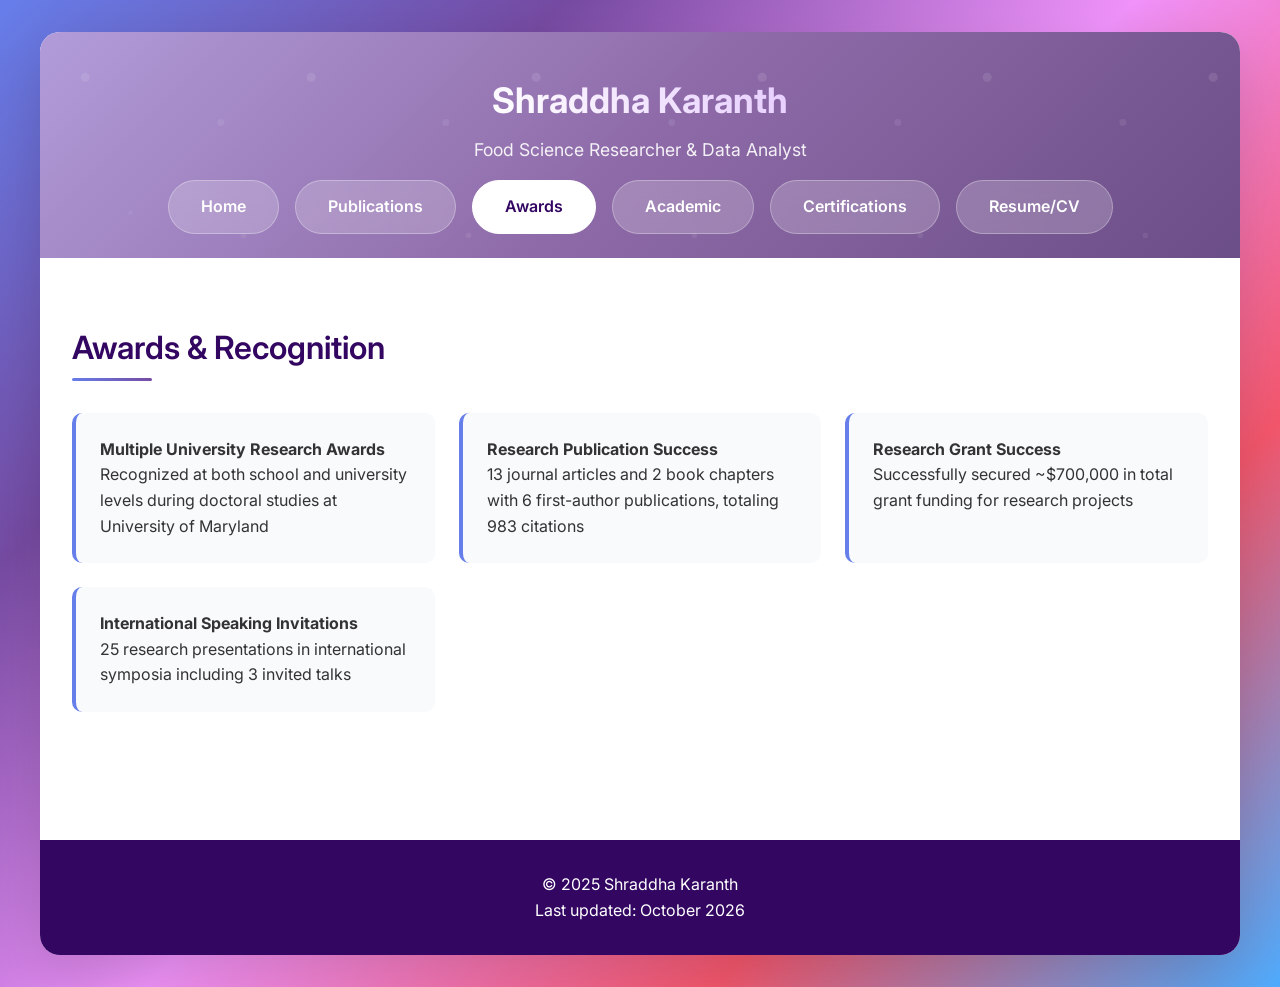
==== awards/index.html @ 2f9a1148 "Convert to a multi-page site and fix SEO Split the single page into Home, Publications, Awards, Acad" ====
<!DOCTYPE html>
<html lang="en">
<head>
    <meta charset="UTF-8">
    <meta name="viewport" content="width=device-width, initial-scale=1.0">
    <title>Shraddha Karanth - Awards &amp; Recognition | Food Science Researcher</title>
    <meta name="description" content="Awards and recognition for Shraddha Karanth, including university research awards, about $700K in grant funding, and 25 international presentations with 3 invited talks.">
    <meta name="author" content="Shraddha Karanth">
    <meta name="robots" content="index, follow, max-image-preview:large">
    <link rel="canonical" href="https://shraddhakaranth.github.io/awards/">

    <!-- Open Graph / Facebook -->
    <meta property="og:type" content="website">
    <meta property="og:site_name" content="Shraddha Karanth">
    <meta property="og:locale" content="en_US">
    <meta property="og:url" content="https://shraddhakaranth.github.io/awards/">
    <meta property="og:title" content="Shraddha Karanth - Awards &amp; Recognition | Food Science Researcher">
    <meta property="og:description" content="Awards and recognition for Shraddha Karanth, including university research awards, about $700K in grant funding, and 25 international presentations with 3 invited talks.">
    <meta property="og:image" content="https://shraddhakaranth.github.io/images/shraddha.jpeg">
    <meta property="og:image:width" content="221">
    <meta property="og:image:height" content="258">
    <meta property="og:image:alt" content="Shraddha Karanth, food science researcher">

    <!-- Twitter -->
    <meta name="twitter:card" content="summary">
    <meta name="twitter:title" content="Shraddha Karanth - Awards &amp; Recognition | Food Science Researcher">
    <meta name="twitter:description" content="Awards and recognition for Shraddha Karanth, including university research awards, about $700K in grant funding, and 25 international presentations with 3 invited talks.">
    <meta name="twitter:image" content="https://shraddhakaranth.github.io/images/shraddha.jpeg">

    <link rel="preconnect" href="https://fonts.googleapis.com">
    <link rel="preconnect" href="https://fonts.gstatic.com" crossorigin>
    <link href="https://fonts.googleapis.com/css2?family=Inter:wght@300;400;500;600;700&display=swap" rel="stylesheet">
    <link rel="stylesheet" href="/assets/css/style.css">

    <script type="application/ld+json">
    {
      "@context": "https://schema.org",
      "@graph": [
        {
          "@type": "WebPage",
          "@id": "https://shraddhakaranth.github.io/awards/#webpage",
          "url": "https://shraddhakaranth.github.io/awards/",
          "name": "Shraddha Karanth - Awards and Recognition",
          "isPartOf": { "@type": "WebSite", "@id": "https://shraddhakaranth.github.io/#website", "url": "https://shraddhakaranth.github.io/", "name": "Shraddha Karanth" },
          "about": { "@type": "Person", "@id": "https://shraddhakaranth.github.io/#person", "name": "Shraddha Karanth", "url": "https://shraddhakaranth.github.io/" },
          "breadcrumb": { "@id": "https://shraddhakaranth.github.io/awards/#breadcrumb" }
        },
        {
          "@type": "BreadcrumbList",
          "@id": "https://shraddhakaranth.github.io/awards/#breadcrumb",
          "itemListElement": [
            { "@type": "ListItem", "position": 1, "name": "Home", "item": "https://shraddhakaranth.github.io/" },
            { "@type": "ListItem", "position": 2, "name": "Awards", "item": "https://shraddhakaranth.github.io/awards/" }
          ]
        }
      ]
    }
    </script>
</head>
<body>
    <div class="container">
        <header class="compact">
            <div class="header-content">
                <p class="site-name"><a href="/">Shraddha Karanth</a></p>
                <p class="subtitle">Food Science Researcher &amp; Data Analyst</p>

                <nav class="nav-buttons" aria-label="Main">
                    <a href="/" class="nav-btn">Home</a>
                    <a href="/publications/" class="nav-btn">Publications</a>
                    <a href="/awards/" class="nav-btn" aria-current="page">Awards</a>
                    <a href="/academic/" class="nav-btn">Academic</a>
                    <a href="/certifications/" class="nav-btn">Certifications</a>
                    <a href="/cv/" class="nav-btn">Resume/CV</a>
                </nav>
            </div>
        </header>

        <main>
            <section id="awards">
                <h1 class="page-title">Awards &amp; Recognition</h1>
                <div class="awards-list">
                    <div class="award-item">
                        <h4>Multiple University Research Awards</h4>
                        <p>Recognized at both school and university levels during doctoral studies at University of Maryland</p>
                    </div>
                    <div class="award-item">
                        <h4>Research Publication Success</h4>
                        <p>13 journal articles and 2 book chapters with 6 first-author publications, totaling 983 citations</p>
                    </div>
                    <div class="award-item">
                        <h4>Research Grant Success</h4>
                        <p>Successfully secured ~$700,000 in total grant funding for research projects</p>
                    </div>
                    <div class="award-item">
                        <h4>International Speaking Invitations</h4>
                        <p>25 research presentations in international symposia including 3 invited talks</p>
                    </div>
                </div>
            </section>
        </main>

        <footer>
            <p>&copy; 2025 Shraddha Karanth</p>
            <p>Last updated: October 2026</p>
        </footer>
    </div>
</body>
</html>
---- assets/css/style.css ----
* {
    margin: 0;
    padding: 0;
    box-sizing: border-box;
}

body {
    font-family: 'Inter', sans-serif;
    line-height: 1.6;
    color: #333;
    background: linear-gradient(135deg, #667eea 0%, #764ba2 25%, #f093fb 50%, #f5576c 75%, #4facfe 100%);
    min-height: 100vh;
}

.container {
    max-width: 1200px;
    margin: 0 auto;
    background: white;
    box-shadow: 0 20px 60px rgba(0,0,0,0.15);
    border-radius: 20px;
    overflow: hidden;
    margin-top: 2rem;
    margin-bottom: 2rem;
}

header {
    background: linear-gradient(135deg, #b19cd9 0%, #8e6ba8 50%, #6b4d87 100%);
    color: white;
    text-align: center;
    padding: 4rem 2rem 2rem 2rem;
    position: relative;
    overflow: hidden;
}

header.compact {
    padding: 2.5rem 2rem 1.5rem 2rem;
}

header::before {
    content: '';
    position: absolute;
    top: 0;
    left: 0;
    right: 0;
    bottom: 0;
    background: url('data:image/svg+xml,<svg xmlns="http://www.w3.org/2000/svg" viewBox="0 0 100 100"><circle cx="20" cy="20" r="2" fill="rgba(255,255,255,0.1)"/><circle cx="80" cy="40" r="1.5" fill="rgba(255,255,255,0.08)"/><circle cx="40" cy="80" r="1" fill="rgba(255,255,255,0.06)"/><circle cx="90" cy="90" r="1.2" fill="rgba(255,255,255,0.07)"/></svg>') repeat;
    animation: float 20s infinite linear;
}

@keyframes float {
    0% { transform: translateY(0) rotate(0deg); }
    100% { transform: translateY(-100px) rotate(360deg); }
}

.header-content {
    position: relative;
    z-index: 2;
}

header h1 {
    font-size: 3rem;
    font-weight: 700;
    margin-bottom: 1rem;
    background: linear-gradient(45deg, #ffffff, #e6ccff);
    -webkit-background-clip: text;
    -webkit-text-fill-color: transparent;
    background-clip: text;
}

.site-name {
    font-size: 2.2rem;
    font-weight: 700;
    margin-bottom: 0.5rem;
}

.site-name a {
    text-decoration: none;
    background: linear-gradient(45deg, #ffffff, #e6ccff);
    -webkit-background-clip: text;
    -webkit-text-fill-color: transparent;
    background-clip: text;
}

.subtitle {
    font-size: 1.4rem;
    font-weight: 400;
    margin-bottom: 2rem;
    opacity: 0.9;
}

header.compact .subtitle {
    font-size: 1.1rem;
    margin-bottom: 1rem;
}

.nav-buttons {
    display: flex;
    justify-content: center;
    gap: 1rem;
    flex-wrap: wrap;
    margin-top: 2rem;
}

header.compact .nav-buttons {
    margin-top: 1rem;
}

.nav-btn {
    background: rgba(255,255,255,0.2);
    color: white;
    padding: 0.8rem 2rem;
    border-radius: 50px;
    text-decoration: none;
    font-weight: 600;
    transition: all 0.3s ease;
    backdrop-filter: blur(10px);
    border: 1px solid rgba(255,255,255,0.3);
}

.nav-btn:hover {
    background: rgba(255,255,255,0.3);
    transform: translateY(-3px);
    box-shadow: 0 10px 20px rgba(0,0,0,0.2);
}

.nav-btn[aria-current="page"] {
    background: #fff;
    color: #330662;
    border-color: #fff;
}

.about-section {
    background: linear-gradient(135deg, #f8fafc 0%, #e6f3ff 100%);
    padding: 4rem 2rem;
    text-align: center;
    border-bottom: 1px solid #e6e6e6;
}

.profile-photo {
    width: 200px;
    height: 200px;
    border-radius: 50%;
    margin: 0 auto 2rem auto;
    background: linear-gradient(135deg, #667eea 0%, #764ba2 100%);
    display: flex;
    align-items: center;
    justify-content: center;
    box-shadow: 0 15px 35px rgba(0,0,0,0.1);
    position: relative;
    overflow: hidden;
}

.profile-photo img {
    width: 100%;
    height: 100%;
    object-fit: cover;
    object-position: center;
    display: block;
}

.profile-photo::before {
    content: '';
    position: absolute;
    top: 0;
    left: 0;
    right: 0;
    bottom: 0;
    background: url('data:image/svg+xml,<svg xmlns="http://www.w3.org/2000/svg" viewBox="0 0 100 100"><circle cx="30" cy="30" r="1.5" fill="rgba(255,255,255,0.05)"/><circle cx="70" cy="50" r="1" fill="rgba(255,255,255,0.03)"/><circle cx="50" cy="80" r="0.8" fill="rgba(255,255,255,0.02)"/></svg>') repeat;
    animation: float 15s infinite linear;
}

.about-text {
    max-width: 800px;
    margin: 0 auto;
    font-size: 1.1rem;
    line-height: 1.8;
    color: #555;
    text-align: justify;
}

.about-text h2 {
    color: #330662;
    font-size: 2rem;
    font-weight: 600;
    margin-bottom: 1.5rem;
}

main {
    padding: 4rem 2rem;
}

section {
    margin-bottom: 4rem;
}

section h2,
.page-title {
    font-size: 2rem;
    font-weight: 600;
    margin-bottom: 2rem;
    color: #330662;
    position: relative;
    padding-bottom: 0.5rem;
}

section h2::after,
.page-title::after {
    content: '';
    position: absolute;
    bottom: 0;
    left: 0;
    width: 80px;
    height: 3px;
    background: linear-gradient(45deg, #667eea, #764ba2);
    border-radius: 2px;
}

.highlight-stats {
    background: linear-gradient(135deg, #f5f7fa 0%, #e6f3ff 100%);
    padding: 3rem 2rem;
    border-radius: 20px;
    margin: 2rem 0;
    text-align: center;
}

.stats-grid {
    display: grid;
    grid-template-columns: repeat(auto-fit, minmax(min(200px, 100%), 1fr));
    gap: 2rem;
    margin-top: 2rem;
}

.stat-item {
    background: white;
    padding: 1.5rem;
    border-radius: 15px;
    box-shadow: 0 5px 20px rgba(0,0,0,0.08);
}

.stat-number {
    font-size: 2.5rem;
    font-weight: 700;
    color: #667eea;
    margin-bottom: 0.5rem;
}

.stat-label {
    color: #666;
    font-weight: 500;
}

.education-grid {
    display: grid;
    grid-template-columns: repeat(auto-fit, minmax(min(300px, 100%), 1fr));
    gap: 2rem;
}

.education-card {
    background: white;
    border-radius: 15px;
    padding: 2rem;
    box-shadow: 0 10px 30px rgba(0,0,0,0.08);
    transition: transform 0.3s ease;
    border-left: 4px solid #667eea;
}

.education-card:hover {
    transform: translateY(-5px);
}

.education-card h3 {
    color: #330662;
    font-size: 1.3rem;
    font-weight: 600;
    margin-bottom: 0.5rem;
}

.education-card .degree {
    color: #667eea;
    font-weight: 500;
    margin-bottom: 0.5rem;
}

.education-card .location {
    color: #666;
    font-size: 0.9rem;
}

.paper-grid {
    display: grid;
    grid-template-columns: repeat(auto-fit, minmax(min(400px, 100%), 1fr));
    gap: 1.5rem;
}

.paper-item {
    background: white;
    padding: 1.5rem;
    border-radius: 10px;
    box-shadow: 0 5px 20px rgba(0,0,0,0.08);
    border-left: 4px solid #667eea;
    transition: transform 0.3s ease;
}

.paper-item:hover {
    transform: translateY(-3px);
}

.paper-title {
    color: #330662;
    font-size: 1.1rem;
    font-weight: 600;
    margin-bottom: 0.5rem;
    line-height: 1.4;
}

.paper-authors {
    color: #555;
    font-size: 0.95rem;
    margin-bottom: 0.3rem;
}

.paper-journal {
    color: #667eea;
    font-weight: 500;
    font-size: 0.9rem;
    margin-bottom: 0.5rem;
}

.paper-citation {
    color: #666;
    font-size: 0.85rem;
    display: flex;
    align-items: center;
}

.citation-arrow {
    color: #667eea;
    margin-right: 0.5rem;
    font-weight: bold;
}

.award-item {
    background: #f8fafc;
    padding: 1.5rem;
    border-radius: 10px;
    border-left: 4px solid #667eea;
    transition: transform 0.3s ease;
}

.award-item:hover {
    transform: translateX(5px);
}

.awards-list {
    display: grid;
    grid-template-columns: repeat(auto-fit, minmax(min(280px, 100%), 1fr));
    gap: 1.5rem;
}

.cert-grid {
    display: grid;
    grid-template-columns: repeat(auto-fit, minmax(min(250px, 100%), 1fr));
    gap: 1.5rem;
}

.cert-item {
    background: white;
    padding: 1.5rem;
    border-radius: 10px;
    box-shadow: 0 5px 15px rgba(0,0,0,0.08);
    border-top: 3px solid #667eea;
}

.cert-item h4 {
    color: #330662;
    font-weight: 600;
    margin-bottom: 0.5rem;
}

.cert-provider {
    color: #667eea;
    font-weight: 500;
    font-size: 0.9rem;
}

.experience-item h3 {
    color: #330662;
    font-size: 1.4rem;
    font-weight: 600;
    margin-bottom: 0.5rem;
}

.experience-role {
    color: #667eea;
    font-weight: 500;
    margin-bottom: 0.5rem;
}

.experience-period {
    color: #666;
    font-size: 0.9rem;
    margin-bottom: 1rem;
}

.experience-item ul {
    list-style-type: none;
    padding-left: 0;
}

.experience-item li {
    color: #555;
    margin-bottom: 0.5rem;
    padding-left: 1rem;
    position: relative;
}

.experience-item li::before {
    content: '▸';
    color: #667eea;
    position: absolute;
    left: 0;
}

footer {
    background: #330662;
    color: white;
    text-align: center;
    padding: 2rem;
}

@media (max-width: 768px) {
    header h1 {
        font-size: 2.2rem;
    }

    .site-name {
        font-size: 1.8rem;
    }

    .container {
        margin: 1rem;
        border-radius: 15px;
    }

    main {
        padding: 2rem 1rem;
    }

    header {
        padding: 3rem 1rem 2rem 1rem;
    }

    header.compact {
        padding: 2rem 1rem 1.5rem 1rem;
    }

    .about-section {
        padding: 3rem 1rem;
    }

    .profile-photo {
        width: 150px;
        height: 150px;
        font-size: 3rem;
    }

    .nav-buttons {
        gap: 0.5rem;
    }

    .nav-btn {
        padding: 0.6rem 1rem;
    }
}

@media (prefers-reduced-motion: reduce) {
    header::before,
    .profile-photo::before {
        animation: none;
    }
}
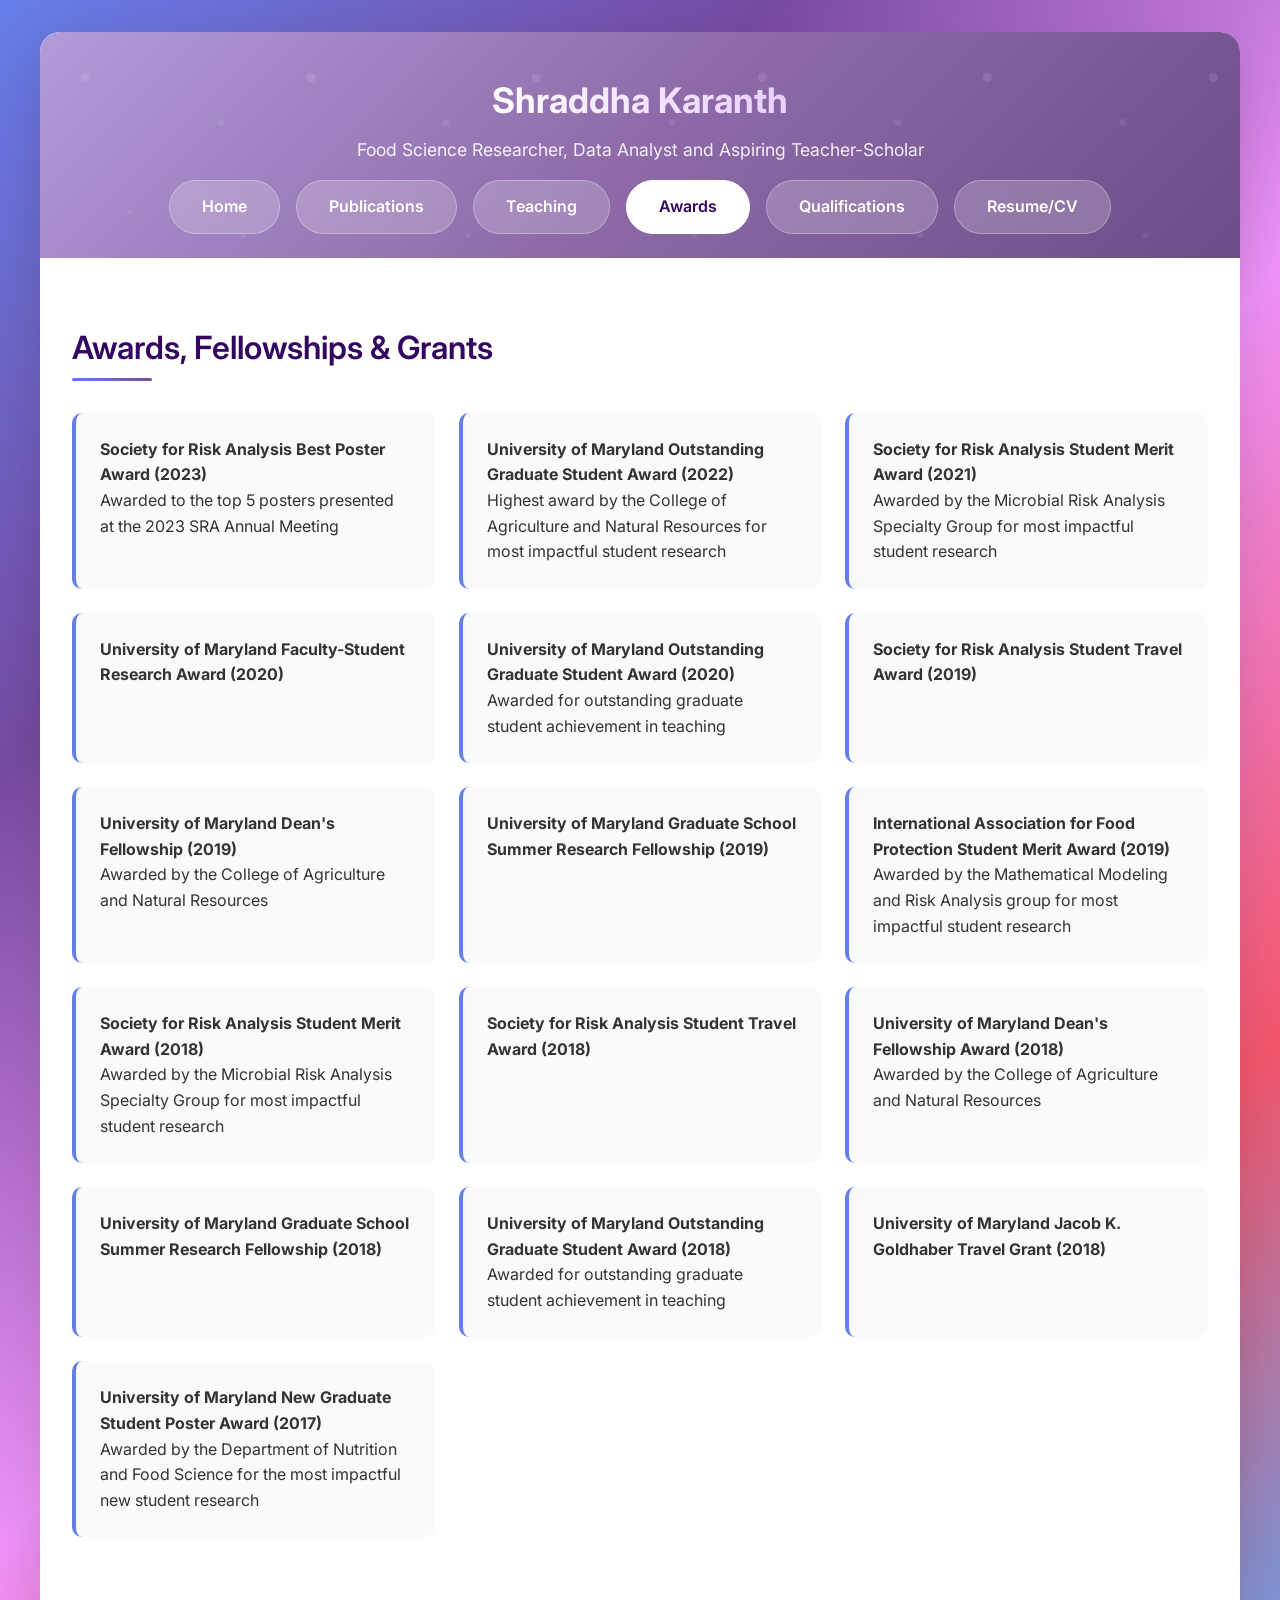
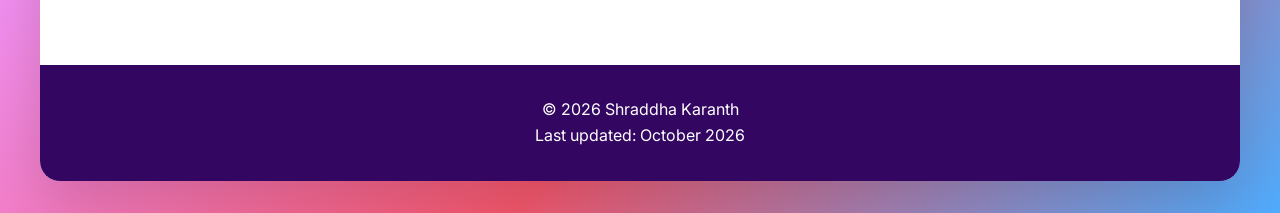
==== commit 5505879b: "Merge qualifications, add Teaching page, rebuild Awards from the CV - Merge Academic and Certificati" ====
--- a/awards/index.html
+++ b/awards/index.html
@@ -3,8 +3,8 @@
 <head>
     <meta charset="UTF-8">
     <meta name="viewport" content="width=device-width, initial-scale=1.0">
-    <title>Shraddha Karanth - Awards &amp; Recognition | Food Science Researcher</title>
-    <meta name="description" content="Awards and recognition for Shraddha Karanth, including university research awards, about $700K in grant funding, and 25 international presentations with 3 invited talks.">
+    <title>Shraddha Karanth - Awards, Fellowships &amp; Grants | Food Science Researcher</title>
+    <meta name="description" content="Awards, fellowships, and travel grants for Shraddha Karanth from the University of Maryland, the Society for Risk Analysis, and the International Association for Food Protection.">
     <meta name="author" content="Shraddha Karanth">
     <meta name="robots" content="index, follow, max-image-preview:large">
     <link rel="canonical" href="https://shraddhakaranth.github.io/awards/">
@@ -14,8 +14,8 @@
     <meta property="og:site_name" content="Shraddha Karanth">
     <meta property="og:locale" content="en_US">
     <meta property="og:url" content="https://shraddhakaranth.github.io/awards/">
-    <meta property="og:title" content="Shraddha Karanth - Awards &amp; Recognition | Food Science Researcher">
-    <meta property="og:description" content="Awards and recognition for Shraddha Karanth, including university research awards, about $700K in grant funding, and 25 international presentations with 3 invited talks.">
+    <meta property="og:title" content="Shraddha Karanth - Awards, Fellowships &amp; Grants | Food Science Researcher">
+    <meta property="og:description" content="Awards, fellowships, and travel grants for Shraddha Karanth from the University of Maryland, the Society for Risk Analysis, and the International Association for Food Protection.">
     <meta property="og:image" content="https://shraddhakaranth.github.io/images/shraddha.jpeg">
     <meta property="og:image:width" content="221">
     <meta property="og:image:height" content="258">
@@ -23,8 +23,8 @@
 
     <!-- Twitter -->
     <meta name="twitter:card" content="summary">
-    <meta name="twitter:title" content="Shraddha Karanth - Awards &amp; Recognition | Food Science Researcher">
-    <meta name="twitter:description" content="Awards and recognition for Shraddha Karanth, including university research awards, about $700K in grant funding, and 25 international presentations with 3 invited talks.">
+    <meta name="twitter:title" content="Shraddha Karanth - Awards, Fellowships &amp; Grants | Food Science Researcher">
+    <meta name="twitter:description" content="Awards, fellowships, and travel grants for Shraddha Karanth from the University of Maryland, the Society for Risk Analysis, and the International Association for Food Protection.">
     <meta name="twitter:image" content="https://shraddhakaranth.github.io/images/shraddha.jpeg">
 
     <link rel="preconnect" href="https://fonts.googleapis.com">
@@ -40,7 +40,7 @@
           "@type": "WebPage",
           "@id": "https://shraddhakaranth.github.io/awards/#webpage",
           "url": "https://shraddhakaranth.github.io/awards/",
-          "name": "Shraddha Karanth - Awards and Recognition",
+          "name": "Shraddha Karanth - Awards, Fellowships and Grants",
           "isPartOf": { "@type": "WebSite", "@id": "https://shraddhakaranth.github.io/#website", "url": "https://shraddhakaranth.github.io/", "name": "Shraddha Karanth" },
           "about": { "@type": "Person", "@id": "https://shraddhakaranth.github.io/#person", "name": "Shraddha Karanth", "url": "https://shraddhakaranth.github.io/" },
           "breadcrumb": { "@id": "https://shraddhakaranth.github.io/awards/#breadcrumb" }
@@ -62,14 +62,14 @@
         <header class="compact">
             <div class="header-content">
                 <p class="site-name"><a href="/">Shraddha Karanth</a></p>
-                <p class="subtitle">Food Science Researcher &amp; Data Analyst</p>
+                <p class="subtitle">Food Science Researcher, Data Analyst and Aspiring Teacher-Scholar</p>
 
                 <nav class="nav-buttons" aria-label="Main">
                     <a href="/" class="nav-btn">Home</a>
                     <a href="/publications/" class="nav-btn">Publications</a>
+                    <a href="/teaching/" class="nav-btn">Teaching</a>
                     <a href="/awards/" class="nav-btn" aria-current="page">Awards</a>
-                    <a href="/academic/" class="nav-btn">Academic</a>
-                    <a href="/certifications/" class="nav-btn">Certifications</a>
+                    <a href="/qualifications/" class="nav-btn">Qualifications</a>
                     <a href="/cv/" class="nav-btn">Resume/CV</a>
                 </nav>
             </div>
@@ -77,30 +77,72 @@
 
         <main>
             <section id="awards">
-                <h1 class="page-title">Awards &amp; Recognition</h1>
+                <h1 class="page-title">Awards, Fellowships &amp; Grants</h1>
                 <div class="awards-list">
                     <div class="award-item">
-                        <h4>Multiple University Research Awards</h4>
-                        <p>Recognized at both school and university levels during doctoral studies at University of Maryland</p>
+                        <h4>Society for Risk Analysis Best Poster Award (2023)</h4>
+                        <p>Awarded to the top 5 posters presented at the 2023 SRA Annual Meeting</p>
                     </div>
                     <div class="award-item">
-                        <h4>Research Publication Success</h4>
-                        <p>13 journal articles and 2 book chapters with 6 first-author publications, totaling 983 citations</p>
+                        <h4>University of Maryland Outstanding Graduate Student Award (2022)</h4>
+                        <p>Highest award by the College of Agriculture and Natural Resources for most impactful student research</p>
                     </div>
                     <div class="award-item">
-                        <h4>Research Grant Success</h4>
-                        <p>Successfully secured ~$700,000 in total grant funding for research projects</p>
+                        <h4>Society for Risk Analysis Student Merit Award (2021)</h4>
+                        <p>Awarded by the Microbial Risk Analysis Specialty Group for most impactful student research</p>
                     </div>
                     <div class="award-item">
-                        <h4>International Speaking Invitations</h4>
-                        <p>25 research presentations in international symposia including 3 invited talks</p>
+                        <h4>University of Maryland Faculty-Student Research Award (2020)</h4>
+                    </div>
+                    <div class="award-item">
+                        <h4>University of Maryland Outstanding Graduate Student Award (2020)</h4>
+                        <p>Awarded for outstanding graduate student achievement in teaching</p>
+                    </div>
+                    <div class="award-item">
+                        <h4>Society for Risk Analysis Student Travel Award (2019)</h4>
+                    </div>
+                    <div class="award-item">
+                        <h4>University of Maryland Dean's Fellowship (2019)</h4>
+                        <p>Awarded by the College of Agriculture and Natural Resources</p>
+                    </div>
+                    <div class="award-item">
+                        <h4>University of Maryland Graduate School Summer Research Fellowship (2019)</h4>
+                    </div>
+                    <div class="award-item">
+                        <h4>International Association for Food Protection Student Merit Award (2019)</h4>
+                        <p>Awarded by the Mathematical Modeling and Risk Analysis group for most impactful student research</p>
+                    </div>
+                    <div class="award-item">
+                        <h4>Society for Risk Analysis Student Merit Award (2018)</h4>
+                        <p>Awarded by the Microbial Risk Analysis Specialty Group for most impactful student research</p>
+                    </div>
+                    <div class="award-item">
+                        <h4>Society for Risk Analysis Student Travel Award (2018)</h4>
+                    </div>
+                    <div class="award-item">
+                        <h4>University of Maryland Dean's Fellowship Award (2018)</h4>
+                        <p>Awarded by the College of Agriculture and Natural Resources</p>
+                    </div>
+                    <div class="award-item">
+                        <h4>University of Maryland Graduate School Summer Research Fellowship (2018)</h4>
+                    </div>
+                    <div class="award-item">
+                        <h4>University of Maryland Outstanding Graduate Student Award (2018)</h4>
+                        <p>Awarded for outstanding graduate student achievement in teaching</p>
+                    </div>
+                    <div class="award-item">
+                        <h4>University of Maryland Jacob K. Goldhaber Travel Grant (2018)</h4>
+                    </div>
+                    <div class="award-item">
+                        <h4>University of Maryland New Graduate Student Poster Award (2017)</h4>
+                        <p>Awarded by the Department of Nutrition and Food Science for the most impactful new student research</p>
                     </div>
                 </div>
             </section>
         </main>
 
         <footer>
-            <p>&copy; 2025 Shraddha Karanth</p>
+            <p>&copy; 2026 Shraddha Karanth</p>
             <p>Last updated: October 2026</p>
         </footer>
     </div>
--- a/assets/css/style.css
+++ b/assets/css/style.css
@@ -215,6 +215,14 @@
     border-radius: 2px;
 }
 
+.page-intro {
+    max-width: 800px;
+    margin-bottom: 3rem;
+    font-size: 1.1rem;
+    line-height: 1.8;
+    color: #555;
+}
+
 .highlight-stats {
     background: linear-gradient(135deg, #f5f7fa 0%, #e6f3ff 100%);
     padding: 3rem 2rem;
